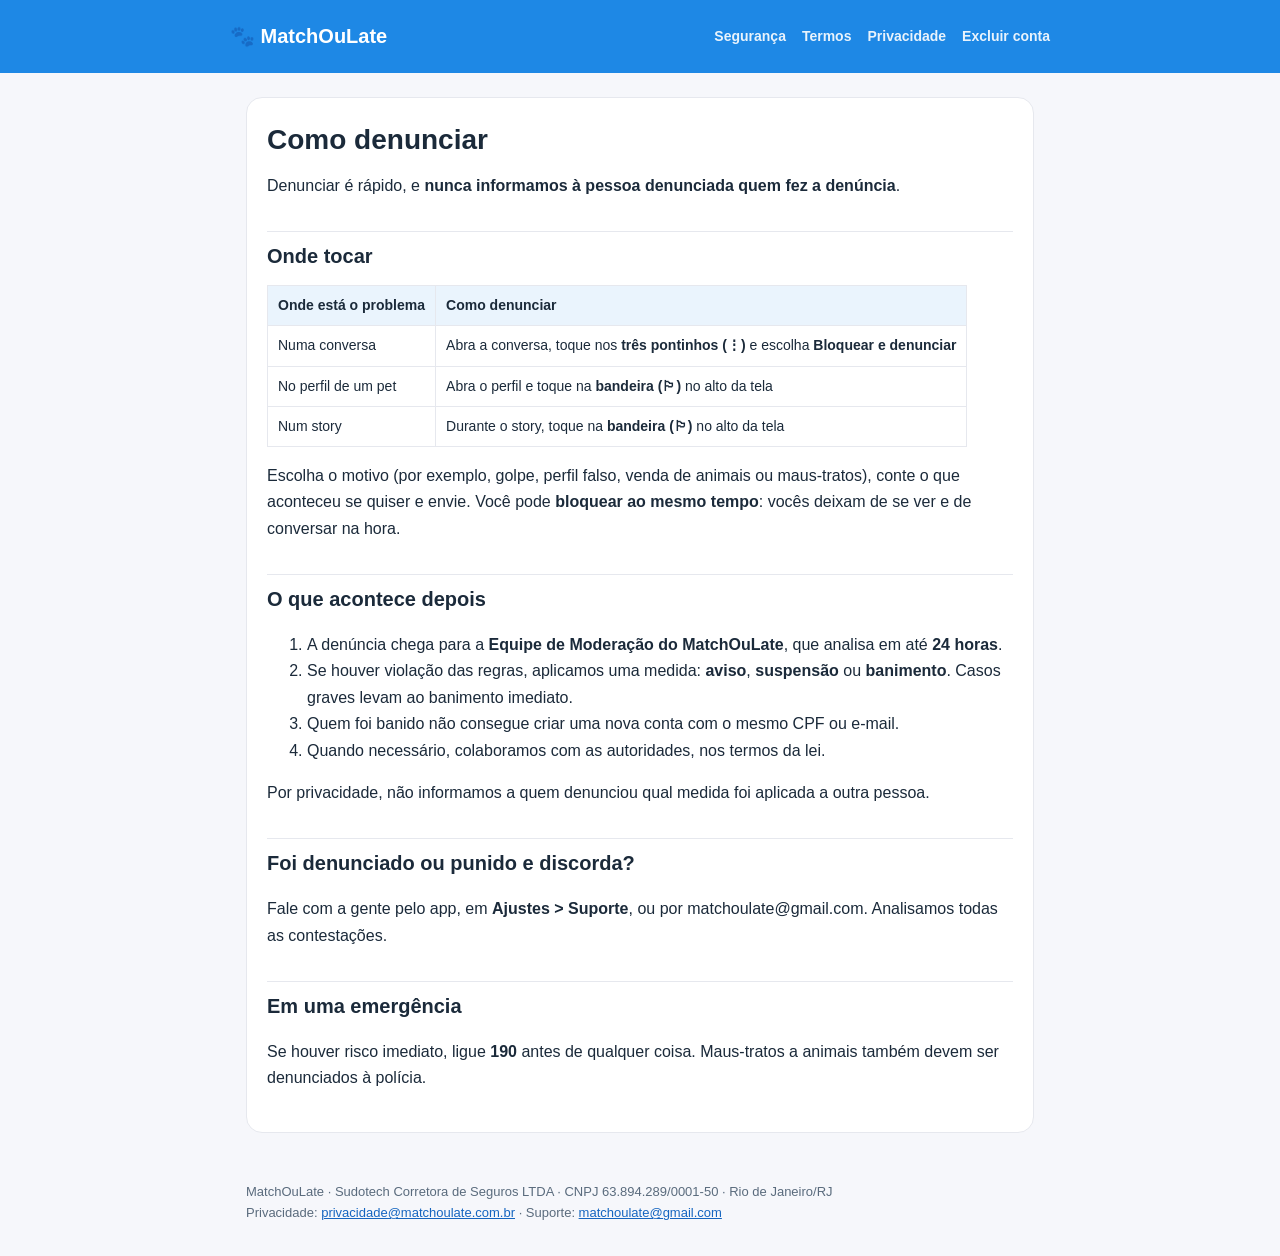
==== como-denunciar.html @ c387ecbc "Central de Segurança: regras da comunidade, dicas de segurança e como denunciar Co-Authored-By: Clau" ====
<!doctype html>
<html lang="pt-BR"><head><meta charset="utf-8"><meta name="viewport" content="width=device-width,initial-scale=1">
<title>Como denunciar · MatchOuLate</title><meta name="robots" content="index,follow"><style>
:root{--azul:#1E88E5;--azul-escuro:#1565C0;--amarelo:#FFD100;--tinta:#1B2A3A;--suave:#5A6B7D;--borda:#E6E8EE;--fundo:#F6F7FB;--cartao:#FFFFFF}
*{box-sizing:border-box}html{-webkit-text-size-adjust:100%}
body{margin:0;background:var(--fundo);color:var(--tinta);font:16px/1.65 -apple-system,BlinkMacSystemFont,"Segoe UI",Roboto,Helvetica,Arial,sans-serif}
header{background:var(--azul);color:#fff;padding:20px 16px}
header .barra{max-width:820px;margin:0 auto;display:flex;flex-wrap:wrap;align-items:center;justify-content:space-between;gap:8px 16px}
header a{color:#fff;text-decoration:none;font-weight:800;font-size:20px;white-space:nowrap}
nav{display:flex;gap:16px;flex-wrap:wrap}nav a{color:#fff;opacity:.9;font-weight:600;font-size:14px;text-decoration:none;white-space:nowrap}
.app header,.app nav,.app footer{display:none}.app main{padding-top:12px}
main{max-width:820px;margin:0 auto;padding:24px 16px 48px}
.cartao{background:var(--cartao);border:1px solid var(--borda);border-radius:16px;padding:24px 20px}
h1{font-size:28px;line-height:1.25;margin:0 0 8px}h2{font-size:20px;margin:32px 0 8px;padding-top:8px;border-top:1px solid var(--borda)}h3{font-size:17px;margin:20px 0 6px}
a{color:var(--azul-escuro)}
table{width:100%;border-collapse:collapse;margin:12px 0;font-size:14px;display:block;overflow-x:auto}
th,td{border:1px solid var(--borda);padding:8px 10px;text-align:left;vertical-align:top}th{background:#EAF4FD}
blockquote{margin:12px 0;padding:10px 14px;background:#FFF4C2;border-left:4px solid var(--amarelo);border-radius:8px}
.aviso{background:#FFF4C2;color:#8A5A00;border-radius:12px;padding:10px 14px;font-size:14px;font-weight:600;margin-bottom:16px}
.links a{display:block;padding:14px 16px;margin:10px 0;background:#fff;border:1px solid var(--borda);border-radius:12px;font-weight:700;text-decoration:none}
footer{max-width:820px;margin:0 auto;padding:0 16px 32px;color:var(--suave);font-size:13px}
</style></head>
<body><script>try{if(/[?&]app=1/.test(location.search))sessionStorage.setItem("app","1")}catch(e){}if(/[?&]app=1/.test(location.search)||(function(){try{return sessionStorage.getItem("app")==="1"}catch(e){return false}})())document.body.classList.add("app")</script><header><div class="barra"><a href="index.html">🐾 MatchOuLate</a>
<nav><a href="seguranca.html">Segurança</a><a href="termos.html">Termos</a><a href="privacidade.html">Privacidade</a><a href="excluir-conta.html">Excluir conta</a></nav></div></header>
<main><div class="cartao"><h1>Como denunciar</h1>
<p>Denunciar é rápido, e <strong>nunca informamos à pessoa denunciada quem fez a denúncia</strong>.</p>
<h2>Onde tocar</h2>
<table>
<thead>
<tr>
<th>Onde está o problema</th>
<th>Como denunciar</th>
</tr>
</thead>
<tbody>
<tr>
<td>Numa conversa</td>
<td>Abra a conversa, toque nos <strong>três pontinhos (⋮)</strong> e escolha <strong>Bloquear e denunciar</strong></td>
</tr>
<tr>
<td>No perfil de um pet</td>
<td>Abra o perfil e toque na <strong>bandeira (🏳)</strong> no alto da tela</td>
</tr>
<tr>
<td>Num story</td>
<td>Durante o story, toque na <strong>bandeira (🏳)</strong> no alto da tela</td>
</tr>
</tbody>
</table>
<p>Escolha o motivo (por exemplo, golpe, perfil falso, venda de animais ou maus-tratos), conte o que aconteceu se quiser e envie. Você pode <strong>bloquear ao mesmo tempo</strong>: vocês deixam de se ver e de conversar na hora.</p>
<h2>O que acontece depois</h2>
<ol>
<li>A denúncia chega para a <strong>Equipe de Moderação do MatchOuLate</strong>, que analisa em até <strong>24 horas</strong>.</li>
<li>Se houver violação das regras, aplicamos uma medida: <strong>aviso</strong>, <strong>suspensão</strong> ou <strong>banimento</strong>. Casos graves levam ao banimento imediato.</li>
<li>Quem foi banido não consegue criar uma nova conta com o mesmo CPF ou e-mail.</li>
<li>Quando necessário, colaboramos com as autoridades, nos termos da lei.</li>
</ol>
<p>Por privacidade, não informamos a quem denunciou qual medida foi aplicada a outra pessoa.</p>
<h2>Foi denunciado ou punido e discorda?</h2>
<p>Fale com a gente pelo app, em <strong>Ajustes &gt; Suporte</strong>, ou por matchoulate@gmail.com. Analisamos todas as contestações.</p>
<h2>Em uma emergência</h2>
<p>Se houver risco imediato, ligue <strong>190</strong> antes de qualquer coisa. Maus-tratos a animais também devem ser denunciados à polícia.</p></div></main>
<footer>MatchOuLate · Sudotech Corretora de Seguros LTDA · CNPJ 63.894.289/0001-50 · Rio de Janeiro/RJ<br>
Privacidade: <a href="mailto:privacidade@matchoulate.com.br">privacidade@matchoulate.com.br</a> · Suporte: <a href="mailto:matchoulate@gmail.com">matchoulate@gmail.com</a></footer>
</body></html>
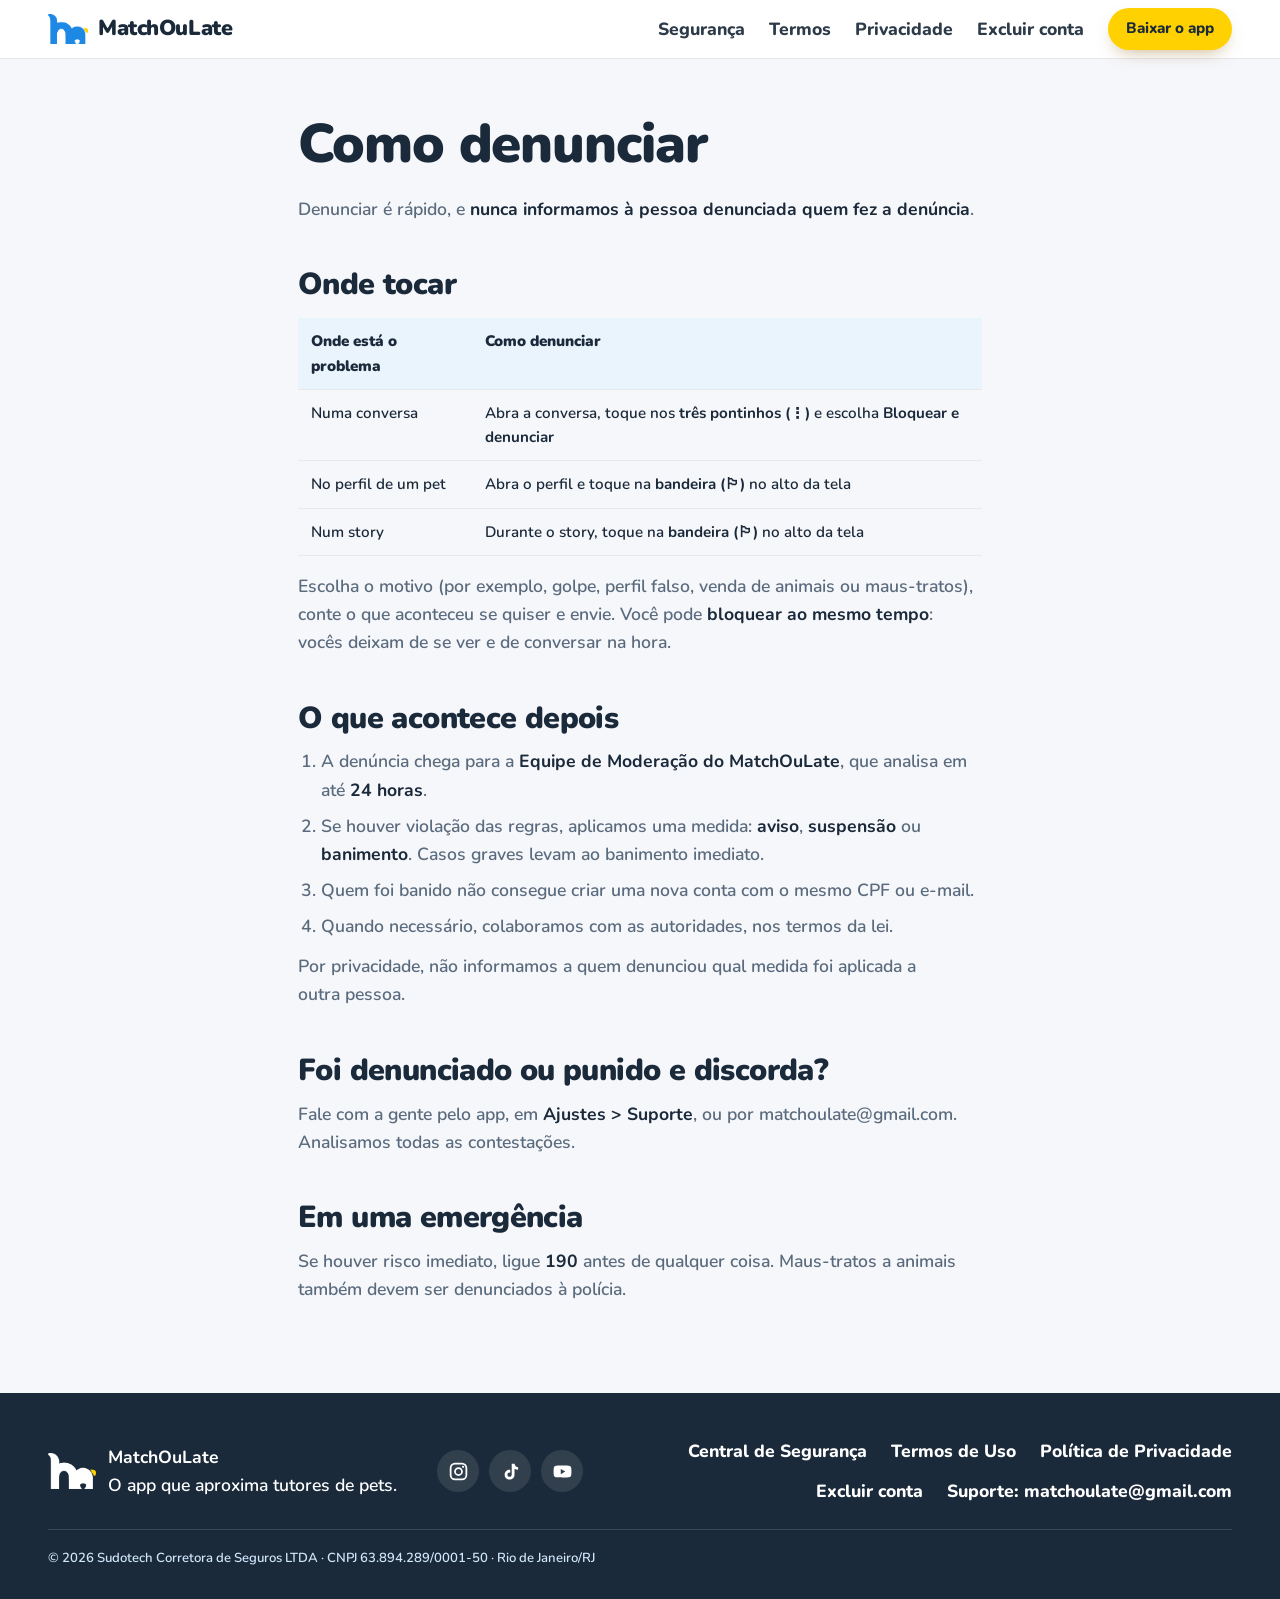
==== commit 94bcbea5: "Site de divulgação do app (página principal) + políticas no novo visual Co-Authored-By: Claude Opus " ====
--- a/como-denunciar.html
+++ b/como-denunciar.html
@@ -1,28 +1,27 @@
 <!doctype html>
-<html lang="pt-BR"><head><meta charset="utf-8"><meta name="viewport" content="width=device-width,initial-scale=1">
-<title>Como denunciar · MatchOuLate</title><meta name="robots" content="index,follow"><style>
-:root{--azul:#1E88E5;--azul-escuro:#1565C0;--amarelo:#FFD100;--tinta:#1B2A3A;--suave:#5A6B7D;--borda:#E6E8EE;--fundo:#F6F7FB;--cartao:#FFFFFF}
-*{box-sizing:border-box}html{-webkit-text-size-adjust:100%}
-body{margin:0;background:var(--fundo);color:var(--tinta);font:16px/1.65 -apple-system,BlinkMacSystemFont,"Segoe UI",Roboto,Helvetica,Arial,sans-serif}
-header{background:var(--azul);color:#fff;padding:20px 16px}
-header .barra{max-width:820px;margin:0 auto;display:flex;flex-wrap:wrap;align-items:center;justify-content:space-between;gap:8px 16px}
-header a{color:#fff;text-decoration:none;font-weight:800;font-size:20px;white-space:nowrap}
-nav{display:flex;gap:16px;flex-wrap:wrap}nav a{color:#fff;opacity:.9;font-weight:600;font-size:14px;text-decoration:none;white-space:nowrap}
-.app header,.app nav,.app footer{display:none}.app main{padding-top:12px}
-main{max-width:820px;margin:0 auto;padding:24px 16px 48px}
-.cartao{background:var(--cartao);border:1px solid var(--borda);border-radius:16px;padding:24px 20px}
-h1{font-size:28px;line-height:1.25;margin:0 0 8px}h2{font-size:20px;margin:32px 0 8px;padding-top:8px;border-top:1px solid var(--borda)}h3{font-size:17px;margin:20px 0 6px}
-a{color:var(--azul-escuro)}
-table{width:100%;border-collapse:collapse;margin:12px 0;font-size:14px;display:block;overflow-x:auto}
-th,td{border:1px solid var(--borda);padding:8px 10px;text-align:left;vertical-align:top}th{background:#EAF4FD}
-blockquote{margin:12px 0;padding:10px 14px;background:#FFF4C2;border-left:4px solid var(--amarelo);border-radius:8px}
-.aviso{background:#FFF4C2;color:#8A5A00;border-radius:12px;padding:10px 14px;font-size:14px;font-weight:600;margin-bottom:16px}
-.links a{display:block;padding:14px 16px;margin:10px 0;background:#fff;border:1px solid var(--borda);border-radius:12px;font-weight:700;text-decoration:none}
-footer{max-width:820px;margin:0 auto;padding:0 16px 32px;color:var(--suave);font-size:13px}
-</style></head>
-<body><script>try{if(/[?&]app=1/.test(location.search))sessionStorage.setItem("app","1")}catch(e){}if(/[?&]app=1/.test(location.search)||(function(){try{return sessionStorage.getItem("app")==="1"}catch(e){return false}})())document.body.classList.add("app")</script><header><div class="barra"><a href="index.html">🐾 MatchOuLate</a>
-<nav><a href="seguranca.html">Segurança</a><a href="termos.html">Termos</a><a href="privacidade.html">Privacidade</a><a href="excluir-conta.html">Excluir conta</a></nav></div></header>
-<main><div class="cartao"><h1>Como denunciar</h1>
+<html lang="pt-BR">
+<head>
+<meta charset="utf-8">
+<meta name="viewport" content="width=device-width, initial-scale=1">
+<title>Como denunciar · MatchOuLate</title>
+<meta name="theme-color" content="#1E88E5">
+<link rel="icon" href="img/favicon.png">
+<link rel="preconnect" href="https://fonts.googleapis.com">
+<link rel="preconnect" href="https://fonts.gstatic.com" crossorigin>
+<link href="https://fonts.googleapis.com/css2?family=Lilita+One&family=Nunito:ital,wght@0,500;0,600;0,700;0,800;0,900;1,800&display=swap" rel="stylesheet">
+<link rel="stylesheet" href="styles.css">
+<script>try{if(/[?&]app=1/.test(location.search))sessionStorage.setItem("app","1")}catch(e){}if(/[?&]app=1/.test(location.search)||(function(){try{return sessionStorage.getItem("app")==="1"}catch(e){return false}})())document.documentElement.classList.add("no-app")</script>
+</head>
+<body class="pagina">
+<header class="topo is-rolado">
+  <a class="marca" href="index.html" aria-label="MatchOuLate, início"><img src="img/logo.png" alt="" width="54" height="40"><span>MatchOuLate</span></a>
+  <nav class="menu" aria-label="Páginas">
+    <a href="seguranca.html">Segurança</a><a href="termos.html">Termos</a><a href="privacidade.html">Privacidade</a><a href="excluir-conta.html">Excluir conta</a>
+  </nav>
+  <a class="botao botao--amarelo botao--pequeno" href="index.html#baixar">Baixar o app</a>
+</header>
+<main class="documento">
+<h1>Como denunciar</h1>
 <p>Denunciar é rápido, e <strong>nunca informamos à pessoa denunciada quem fez a denúncia</strong>.</p>
 <h2>Onde tocar</h2>
 <table>
@@ -59,7 +58,15 @@
 <h2>Foi denunciado ou punido e discorda?</h2>
 <p>Fale com a gente pelo app, em <strong>Ajustes &gt; Suporte</strong>, ou por matchoulate@gmail.com. Analisamos todas as contestações.</p>
 <h2>Em uma emergência</h2>
-<p>Se houver risco imediato, ligue <strong>190</strong> antes de qualquer coisa. Maus-tratos a animais também devem ser denunciados à polícia.</p></div></main>
-<footer>MatchOuLate · Sudotech Corretora de Seguros LTDA · CNPJ 63.894.289/0001-50 · Rio de Janeiro/RJ<br>
-Privacidade: <a href="mailto:privacidade@matchoulate.com.br">privacidade@matchoulate.com.br</a> · Suporte: <a href="mailto:matchoulate@gmail.com">matchoulate@gmail.com</a></footer>
-</body></html>+<p>Se houver risco imediato, ligue <strong>190</strong> antes de qualquer coisa. Maus-tratos a animais também devem ser denunciados à polícia.</p>
+</main>
+<footer class="rodape">
+  <div class="rodape__marca"><img src="img/logo-branco.png" alt="" width="54" height="40"><p><strong>MatchOuLate</strong><br>O app que aproxima tutores de pets.</p></div>
+  <div class="redes"><a href="https://www.instagram.com/matchoulate/" target="_blank" rel="noopener" aria-label="Instagram do MatchOuLate"><svg viewBox="0 0 24 24"><rect x="3" y="3" width="18" height="18" rx="5" fill="none" stroke="currentColor" stroke-width="2"/><circle cx="12" cy="12" r="4" fill="none" stroke="currentColor" stroke-width="2"/><circle cx="17.3" cy="6.7" r="1.3"/></svg></a><a href="https://www.tiktok.com/@matchoulateoficial" target="_blank" rel="noopener" aria-label="TikTok do MatchOuLate"><svg viewBox="0 0 24 24"><path d="M16.6 3c.4 2.2 1.9 3.8 4.1 4v3.1c-1.5 0-2.9-.4-4.1-1.2v6.4c0 3.6-2.6 5.9-5.7 5.9-3.2 0-5.6-2.5-5.6-5.6 0-3.4 2.9-5.9 6.4-5.5v3.2c-1.6-.4-3.2.7-3.2 2.4 0 1.3 1 2.4 2.4 2.4 1.5 0 2.5-1 2.5-2.9V3h3.2z"/></svg></a><a href="https://www.youtube.com/@MatchouLate" target="_blank" rel="noopener" aria-label="YouTube do MatchOuLate"><svg viewBox="0 0 24 24"><path d="M22 8.2c-.2-1.6-1-2.7-2.6-2.9C17 5 12 5 12 5s-5 0-7.4.3C3 5.5 2.2 6.6 2 8.2 1.8 9.6 1.8 12 1.8 12s0 2.4.2 3.8c.2 1.6 1 2.7 2.6 2.9C7 19 12 19 12 19s5 0 7.4-.3c1.6-.2 2.4-1.3 2.6-2.9.2-1.4.2-3.8.2-3.8s0-2.4-.2-3.8zM10 15V9l5.2 3L10 15z"/></svg></a></div>
+  <nav class="rodape__links" aria-label="Links legais e de ajuda">
+    <a href="seguranca.html">Central de Segurança</a><a href="termos.html">Termos de Uso</a><a href="privacidade.html">Política de Privacidade</a><a href="excluir-conta.html">Excluir conta</a><a href="mailto:matchoulate@gmail.com">Suporte: matchoulate@gmail.com</a>
+  </nav>
+  <p class="rodape__legal">© 2026 Sudotech Corretora de Seguros LTDA · CNPJ 63.894.289/0001-50 · Rio de Janeiro/RJ</p>
+</footer>
+</body>
+</html>
--- a/styles.css
+++ b/styles.css
@@ -0,0 +1,379 @@
+/* MatchOuLate · site de download
+   O site é uma extensão do app: as cores, a fonte (Nunito), as sombras suaves azuladas, os cantos
+   arredondados e as patinhas discretas do design system. Só a seção dos petiscos usa o estilo
+   "figurinha" (contorno e sombra carimbada), porque é a parte de jogo do app. */
+
+:root {
+  /* tokens do design system do app */
+  --primaria: #1E88E5;
+  --acao: #1976D2;
+  --acao-pressionado: #1565C0;
+  --azul-50: #EAF4FD;
+  --azul-100: #CFE6FB;
+  --azul-300: #7DBBF2;
+  --azul-900: #0D3C6E;
+  --secundaria: #FFD100;
+  --amarelo-100: #FFF4C2;
+  --amarelo-texto: #8A5A00;
+  --ouro: #F5B70A;
+  --ouro-claro: #FFE08A;
+  --ouro-100: #FFF6D6;
+  --ouro-borda: #E9B949;
+  --verde: #B8EB59;
+  --verde-100: #EEF9D9;
+  --rosa: #FF8FB1;
+  --rosa-100: #FFE8EF;
+  --pessego: #FFB38A;
+  --pessego-100: #FFE8DA;
+  --fundo: #F6F7FB;
+  --superficie: #FFFFFF;
+  --tinta: #1B2A3A;
+  --tinta-suave: #5A6B7D;
+  --borda: #E6E8EE;
+
+  --sombra-cartao: 0 6px 20px -8px rgba(13, 60, 110, .22);
+  --sombra-flutuante: 0 22px 44px -18px rgba(13, 60, 110, .38);
+  --sombra-botao: 0 8px 18px -6px rgba(25, 118, 210, .5);
+  --raio-cartao: 20px;
+  --raio-g: 28px;
+
+  --fonte: "Nunito", system-ui, sans-serif;
+  --fonte-figurinha: "Lilita One", "Nunito", system-ui, sans-serif;
+  --suave: cubic-bezier(.16, 1, .3, 1);
+  --gutter: clamp(18px, 4vw, 48px);
+  --secao: clamp(56px, 7vw, 96px);
+}
+
+*, *::before, *::after { box-sizing: border-box; }
+html { scroll-behavior: smooth; -webkit-text-size-adjust: 100%; overflow-x: clip; }
+body { margin: 0; background: var(--fundo); color: var(--tinta); font: 600 clamp(1rem, .96rem + .2vw, 1.1rem)/1.6 var(--fonte); -webkit-font-smoothing: antialiased; overflow-x: clip; }
+img { max-width: 100%; display: block; }
+a { color: inherit; }
+h1, h2, h3 { font-family: var(--fonte); font-weight: 900; margin: 0; letter-spacing: -.02em; text-wrap: balance; }
+p { margin: 0; text-wrap: pretty; }
+.miolo { width: min(1180px, 100%); margin: 0 auto; padding: 0 var(--gutter); }
+
+.pular { position: absolute; left: -999px; top: 8px; background: var(--secundaria); color: var(--tinta); padding: 10px 16px; border-radius: 999px; z-index: 100; font-weight: 800; }
+.pular:focus { left: 12px; }
+:focus-visible { outline: 3px solid var(--acao-pressionado); outline-offset: 3px; border-radius: 6px; }
+
+.sobrescrito { font: 800 .78rem/1 var(--fonte); letter-spacing: .12em; text-transform: uppercase; color: var(--acao); margin-bottom: 12px; }
+.titulo-secao { font-size: clamp(2rem, 1.3rem + 2.6vw, 3.3rem); line-height: 1.05; }
+
+/* ---------- peças do app ---------- */
+.selo { display: inline-block; font: 800 .9rem/1 var(--fonte); padding: 9px 14px; border-radius: 999px; background: rgba(13, 60, 110, .28); color: var(--superficie); }
+.foto { background: var(--superficie); padding: 6px; box-shadow: var(--sombra-flutuante); overflow: hidden; }
+.foto img { width: 100%; height: 100%; object-fit: cover; border-radius: inherit; }
+.foto--circulo, .foto--circulo img { border-radius: 50%; }
+.pilula { display: inline-block; font: 800 .82rem/1 var(--fonte); padding: 7px 11px; border-radius: 999px; }
+.pilula--verde { background: var(--verde); color: var(--tinta); }
+.balao-chat { display: inline-block; background: var(--superficie); box-shadow: var(--sombra-cartao); padding: 10px 14px; border-radius: 18px 18px 18px 6px; font-weight: 700; font-size: .95rem; line-height: 1.3; max-width: 240px; color: var(--tinta); }
+.balao-chat--eu { background: var(--acao); color: var(--superficie); border-radius: 18px 18px 6px 18px; align-self: flex-end; }
+.redondo { width: 44px; height: 44px; border-radius: 50%; display: grid; place-items: center; font-weight: 900; box-shadow: var(--sombra-cartao); }
+.redondo svg { width: 22px; height: 22px; }
+.redondo--nao { background: var(--superficie); color: #C52506; }
+.redondo--sim { background: var(--acao); box-shadow: var(--sombra-botao); }
+.redondo--sim svg { fill: var(--superficie); }
+.chips { display: flex; flex-wrap: wrap; gap: 8px; margin-top: 22px; }
+.chip { background: var(--superficie); box-shadow: var(--sombra-cartao); border-radius: 999px; padding: 9px 16px; font-weight: 800; font-size: .95rem; }
+
+.flutua { animation: flutua 6s ease-in-out infinite; }
+.flutua--2 { animation-duration: 7s; animation-delay: -2s; }
+.flutua--3 { animation-duration: 5.4s; animation-delay: -1s; }
+@keyframes flutua { 0%, 100% { translate: 0 0; } 50% { translate: 0 -8px; } }
+@keyframes bate { 0%, 100% { transform: scale(1); } 15% { transform: scale(1.15); } 30% { transform: scale(1); } 45% { transform: scale(1.1); } }
+
+/* ---------- botões e lojas ---------- */
+.botao { display: inline-flex; align-items: center; justify-content: center; height: 50px; padding: 0 24px; border-radius: 999px; font: 800 1rem/1 var(--fonte); text-decoration: none; transition: transform .15s var(--suave), box-shadow .2s; }
+.botao:hover { transform: translateY(-2px); }
+.botao:active { transform: scale(.97); }
+.botao--amarelo { background: var(--secundaria); color: var(--tinta); box-shadow: 0 8px 18px -8px rgba(138, 90, 0, .5); }
+.botao--ouro { background: linear-gradient(135deg, var(--ouro-claro), var(--ouro)); color: var(--tinta); box-shadow: 0 10px 26px -8px rgba(245, 183, 10, .6); }
+.botao--pequeno { height: 42px; padding: 0 18px; font-size: .95rem; }
+
+.lojas { display: flex; flex-wrap: wrap; align-items: center; gap: 10px 4px; margin-top: 26px; }
+.loja { display: inline-block; transition: transform .2s var(--suave); }
+.loja:hover { transform: translateY(-3px); }
+.loja img { height: 50px; width: auto; }
+.loja--google img { height: 74px; margin: -12px -4px; }
+.lojas__nota { margin-top: 10px; font-weight: 700; font-size: .9rem; color: var(--azul-100); }
+.lojas__nota--escura { color: var(--amarelo-texto); }
+
+/* ---------- topo ---------- */
+.topo { position: fixed; inset: 0 0 auto; z-index: 50; display: flex; align-items: center; gap: 24px; padding: 14px var(--gutter); color: var(--superficie); transition: background .25s, color .25s, padding .25s, box-shadow .25s; }
+.topo.is-rolado { background: rgba(255, 255, 255, .92); backdrop-filter: blur(14px); -webkit-backdrop-filter: blur(14px); color: var(--tinta); padding-block: 8px; box-shadow: 0 1px 0 var(--borda); }
+.marca { display: flex; align-items: center; gap: 10px; text-decoration: none; font: 900 1.35rem/1 var(--fonte); letter-spacing: -.02em; }
+.marca img { height: 30px; width: auto; }
+.marca__escuro, .topo.is-rolado .marca__claro { display: none; }
+.topo.is-rolado .marca__escuro { display: block; }
+.menu { display: flex; gap: 24px; margin-left: auto; }
+.menu a { text-decoration: none; font-weight: 800; opacity: .92; }
+.menu a:hover { opacity: 1; text-decoration: underline; text-decoration-thickness: 2px; text-underline-offset: 6px; }
+
+/* ---------- herói ---------- */
+.heroi { position: relative; background: var(--primaria); color: var(--superficie); padding: 104px 0 90px; overflow: hidden; }
+.patas-fundo { position: absolute; inset: 0; width: 100%; height: 100%; fill: var(--superficie); opacity: .1; pointer-events: none; }
+.heroi__grade { position: relative; display: grid; grid-template-columns: minmax(0, 1.05fr) minmax(0, .95fr); gap: 24px; align-items: center; }
+.heroi h1 { font-size: clamp(2.8rem, 1.5rem + 4.8vw, 5.4rem); line-height: 1; margin: 20px 0 0; }
+.heroi .destaque { color: var(--secundaria); }
+.heroi__sub { margin-top: 18px; max-width: 36ch; font-size: clamp(1.05rem, 1rem + .4vw, 1.25rem); font-weight: 600; color: var(--azul-50); }
+
+.colagem { position: relative; height: clamp(400px, 40vw, 520px); }
+.foto--grande { position: absolute; top: 2%; right: 4%; width: 64%; aspect-ratio: 4 / 5; border-radius: var(--raio-g); }
+.foto--grande img { border-radius: 22px; }
+.colagem .foto--circulo { position: absolute; left: 4%; bottom: 4%; width: 36%; aspect-ratio: 1; }
+.cartao-match { position: absolute; left: 2%; top: 8%; background: var(--superficie); color: var(--tinta); border-radius: var(--raio-cartao); box-shadow: var(--sombra-flutuante); padding: 14px 16px; display: flex; align-items: center; gap: 12px; }
+.cartao-match strong { display: block; font: 900 1.25rem/1.1 var(--fonte); margin-bottom: 6px; }
+.cartao-match__coracao { width: 44px; height: 44px; border-radius: 50%; background: var(--rosa-100); display: grid; place-items: center; flex: none; animation: bate 1.6s ease-in-out infinite; }
+.cartao-match__coracao svg { width: 22px; height: 22px; fill: #E8457A; }
+.balao-chat--heroi { position: absolute; right: 0; bottom: 12%; }
+
+/* ---------- faixa de recursos (divide o topo do resto) ---------- */
+.faixa { position: relative; z-index: 3; margin: -34px -24px 0; background: var(--secundaria); color: var(--tinta); transform: rotate(-1.6deg); overflow: hidden; box-shadow: 0 14px 30px -14px rgba(13, 60, 110, .45); }
+.faixa__trilho { display: flex; width: max-content; align-items: center; gap: 22px; padding: 15px 0; font: 900 clamp(1.05rem, .9rem + .7vw, 1.45rem)/1 var(--fonte); letter-spacing: -.01em; animation: corre-faixa 38s linear infinite; }
+.faixa__trilho i { font-style: normal; font-size: .85em; opacity: .85; }
+.faixa:hover .faixa__trilho { animation-play-state: paused; }
+@keyframes corre-faixa { to { transform: translateX(-50%); } }
+
+/* ---------- como funciona ---------- */
+.como { padding: var(--secao) 0; }
+.como .titulo-secao { max-width: 18ch; }
+.passos { list-style: none; margin: clamp(28px, 4vw, 44px) 0 0; padding: 0; display: grid; grid-template-columns: repeat(3, minmax(0, 1fr)); gap: clamp(20px, 3vw, 36px); }
+.passo { position: relative; }
+.passo__cena { height: 210px; border-radius: var(--raio-g); display: grid; place-items: center; padding: 18px; margin-bottom: 20px; overflow: hidden; }
+.passo__cena--azul { background: var(--azul-50); }
+.passo__cena--amarelo { background: var(--amarelo-100); }
+.passo__cena--verde { background: var(--verde-100); }
+.passo__num { position: absolute; top: 186px; left: 18px; width: 44px; height: 44px; border-radius: 50%; background: var(--acao); color: var(--superficie); box-shadow: var(--sombra-botao); display: grid; place-items: center; font: 900 1.2rem/1 var(--fonte); }
+.passo h3 { font-size: clamp(1.25rem, 1.1rem + .5vw, 1.5rem); margin: 6px 0 6px; }
+.passo p { color: var(--tinta-suave); }
+.pergunta { width: 100%; max-width: 250px; display: flex; flex-direction: column; gap: 8px; }
+.pergunta p { font-weight: 900; font-size: 1.1rem; margin-bottom: 2px; }
+.opcao { background: var(--superficie); border-radius: 14px; padding: 8px 12px; font-weight: 800; font-size: .95rem; box-shadow: var(--sombra-cartao); }
+.opcao--ativa { background: var(--acao); color: var(--superficie); box-shadow: var(--sombra-botao); }
+.mini-perfil { width: 100%; max-width: 250px; background: var(--superficie); border-radius: var(--raio-cartao); box-shadow: var(--sombra-flutuante); padding: 12px; display: grid; grid-template-columns: 60px 1fr; gap: 8px 12px; align-items: center; }
+.mini-perfil__foto { width: 60px; height: 60px; border-radius: 16px; overflow: hidden; }
+.mini-perfil__foto img { width: 100%; height: 100%; object-fit: cover; }
+.mini-perfil__info strong { display: block; font-weight: 900; font-size: 1.1rem; }
+.mini-perfil__info span { font-size: .85rem; color: var(--tinta-suave); font-weight: 700; }
+.mini-perfil__acoes { grid-column: 1 / -1; display: flex; justify-content: center; gap: 16px; }
+.conversa { width: 100%; max-width: 260px; display: flex; flex-direction: column; gap: 8px; align-items: flex-start; }
+.conversa .balao-chat { font-size: .88rem; padding: 8px 12px; }
+
+/* ---------- por dentro do app (prints reais em celulares) ---------- */
+.vitrine { position: relative; overflow: hidden; padding: var(--secao) 0 calc(var(--secao) + 10px); background: linear-gradient(180deg, var(--fundo) 0%, var(--azul-50) 100%); }
+.vitrine__cabeca { text-align: center; margin-bottom: clamp(36px, 5vw, 60px); }
+.vitrine__cabeca .titulo-secao { max-width: 16ch; margin: 0 auto; }
+.vitrine__aparelhos { position: relative; display: flex; justify-content: center; align-items: flex-start; gap: clamp(20px, 4vw, 56px); }
+.vitrine__aparelhos::before { content: ""; position: absolute; left: 50%; top: 45%; width: min(900px, 130%); aspect-ratio: 1.7; translate: -50% -50%; border-radius: 50%; background: radial-gradient(closest-side, var(--azul-100), transparent); z-index: 0; }
+.aparelho-bloco { position: relative; z-index: 1; margin: 60px 0 0; width: clamp(150px, 24vw, 290px); display: flex; flex-direction: column; align-items: center; gap: 18px; }
+.aparelho-bloco--meio { margin-top: 0; z-index: 2; }
+.aparelho-bloco figcaption { text-align: center; color: var(--tinta-suave); font-weight: 700; font-size: clamp(.82rem, .75rem + .3vw, 1rem); }
+.aparelho-bloco figcaption strong { display: block; color: var(--tinta); font-weight: 900; font-size: 1.2em; }
+.aparelho { position: relative; width: 100%; aspect-ratio: 739 / 1600; box-sizing: content-box; padding: 3.4%; margin: -3.4%; border-radius: 15% / 7%; background: linear-gradient(145deg, #2B3A4C, #121B26); box-shadow: inset 0 0 0 2px #46586C, 0 40px 70px -30px rgba(13, 60, 110, .55), 0 14px 26px -14px rgba(13, 60, 110, .35); transition: transform .5s var(--suave); }
+.aparelho::before, .aparelho::after { content: ""; position: absolute; width: 3px; border-radius: 3px; background: #2B3A4C; }
+.aparelho::before { left: -3px; top: 20%; height: 8%; box-shadow: 0 160% 0 #2B3A4C; }
+.aparelho::after { right: -3px; top: 26%; height: 12%; }
+.aparelho-bloco:hover .aparelho { transform: translateY(-8px); }
+.aparelho__ilha { position: absolute; z-index: 3; top: 4.6%; left: 50%; translate: -50% 0; width: 29%; height: 3.1%; border-radius: 999px; background: #0B1118; }
+.aparelho__tela { height: 100%; border-radius: 12% / 5.5%; overflow: hidden; background: var(--fundo); }
+.aparelho__tela img { display: block; width: 100%; height: 100%; object-fit: cover; }
+
+/* ---------- amizade & amor ---------- */
+.amor { background: var(--rosa-100); padding: var(--secao) 0; position: relative; overflow: hidden; }
+.amor__grade { position: relative; display: grid; grid-template-columns: minmax(0, 1fr) minmax(0, 1fr); gap: clamp(30px, 5vw, 70px); align-items: center; }
+.amor__foto { position: relative; }
+.coracao-foto { width: 100%; max-width: 460px; height: auto; display: block; margin: 0 auto; overflow: visible; filter: drop-shadow(0 22px 30px rgba(194, 24, 91, .22)); }
+.coracao-foto__borda { fill: none; stroke: var(--superficie); stroke-width: 10; }
+.coracoes { position: absolute; inset: 0; pointer-events: none; }
+.coracoes i { position: absolute; bottom: 22%; font-style: normal; color: #E8457A; font-size: 24px; opacity: 0; animation: sobe 4.5s ease-in infinite; }
+.coracoes i:nth-child(1) { left: 14%; }
+.coracoes i:nth-child(2) { left: 32%; animation-delay: 1.1s; font-size: 18px; }
+.coracoes i:nth-child(3) { left: 70%; animation-delay: 2.2s; }
+.coracoes i:nth-child(4) { left: 84%; animation-delay: 3.3s; font-size: 16px; }
+@keyframes sobe { 0% { opacity: 0; transform: translateY(0) scale(.6); } 20% { opacity: .9; } 100% { opacity: 0; transform: translateY(-200px) scale(1.1); } }
+.amor__texto > p:not(.sobrescrito) { margin-top: 16px; max-width: 44ch; color: var(--tinta-suave); }
+.amor .sobrescrito { color: #C2185B; }
+.destaque-rosa { color: #D63370; }
+
+/* ---------- dia a dia ---------- */
+.dia { padding: var(--secao) 0; display: flex; flex-direction: column; gap: clamp(56px, 7vw, 90px); }
+.dia__grade { display: grid; grid-template-columns: minmax(0, 1fr) minmax(0, 1fr); gap: clamp(30px, 5vw, 70px); align-items: center; }
+.dia__grade--inverso .dia__texto { order: 2; }
+.dia__texto > p:not(.sobrescrito) { margin-top: 16px; max-width: 46ch; color: var(--tinta-suave); }
+.dia__texto strong { color: var(--tinta); }
+.dia__cena { position: relative; min-height: 340px; }
+.stories { display: flex; gap: clamp(10px, 2vw, 18px); justify-content: center; }
+.story { display: flex; flex-direction: column; align-items: center; gap: 6px; font-weight: 800; font-size: .9rem; }
+.story__anel { width: clamp(64px, 7vw, 80px); aspect-ratio: 1; border-radius: 50%; padding: 3px; background: linear-gradient(45deg, var(--secundaria), var(--primaria)); }
+.story__anel--ouro { background: linear-gradient(45deg, var(--ouro-claro), var(--ouro)); }
+.story__anel--visto { background: var(--azul-100); }
+.story__anel img { width: 100%; height: 100%; object-fit: cover; border-radius: 50%; border: 3px solid var(--fundo); }
+.lifeday { position: relative; height: 250px; margin-top: 24px; }
+.lifeday__foto { position: absolute; margin: 0; width: clamp(170px, 20vw, 230px); border-radius: var(--raio-cartao); overflow: hidden; box-shadow: var(--sombra-flutuante); background: var(--superficie); }
+.lifeday__foto img { width: 100%; aspect-ratio: 4 / 4.4; object-fit: cover; }
+.lifeday__foto figcaption { position: absolute; left: 10px; right: 10px; bottom: 10px; color: var(--superficie); font-weight: 800; font-size: .85rem; text-shadow: 0 1px 4px rgba(0, 0, 0, .6); }
+.lifeday__foto--1 { left: 10%; top: 0; transform: rotate(-4deg); z-index: 2; }
+.lifeday__foto--2 { right: 10%; top: 20px; transform: rotate(4deg); }
+
+/* ---------- petiscos: estilo figurinha (a parte de jogo do app) ---------- */
+.figurinha { --contorno: 3px solid var(--tinta); --carimbo: 6px 6px 0 var(--tinta); }
+.figurinha .titulo-secao { font-family: var(--fonte-figurinha); font-weight: 400; letter-spacing: 0; }
+.marca-texto { background: linear-gradient(transparent 58%, var(--secundaria) 58%, var(--secundaria) 92%, transparent 92%); padding: 0 .06em; }
+.dia__cena--podio { display: flex; align-items: flex-end; justify-content: center; }
+.podio { display: flex; align-items: flex-end; gap: 10px; }
+.podio__lugar { display: flex; flex-direction: column; align-items: center; position: relative; }
+.foto-adesivo { border: var(--contorno); box-shadow: var(--carimbo); background: var(--superficie); overflow: hidden; }
+.foto-adesivo img { width: 100%; height: 100%; object-fit: cover; }
+.foto-adesivo--podio { width: clamp(84px, 9vw, 112px); aspect-ratio: 1; border-radius: 50%; padding: 5px; margin-bottom: -10px; position: relative; z-index: 1; }
+.foto-adesivo--podio img { border-radius: 50%; }
+.podio__bloco { width: clamp(96px, 10vw, 126px); display: grid; place-items: center; font: 400 2.2rem/1 var(--fonte-figurinha); border: var(--contorno); border-radius: 14px 14px 0 0; box-shadow: var(--carimbo); padding-top: 18px; }
+.podio__lugar--1 .podio__bloco { height: 150px; background: var(--secundaria); }
+.podio__lugar--2 .podio__bloco { height: 110px; background: var(--azul-100); }
+.podio__lugar--3 .podio__bloco { height: 80px; background: var(--pessego); }
+.coroa { position: absolute; top: -40px; font-size: 40px; transform: rotate(-12deg); z-index: 2; animation: flutua 3s ease-in-out infinite; }
+.moeda { position: absolute; background: var(--secundaria); border: var(--contorno); border-radius: 999px; padding: 8px 12px; font-weight: 900; box-shadow: 3px 3px 0 var(--tinta); animation: flutua 4s ease-in-out infinite; }
+.m1 { left: 4%; top: 6%; transform: rotate(-8deg); }
+.m2 { right: 6%; top: 0; transform: rotate(6deg); animation-delay: -1.3s; }
+.m3 { left: 18%; top: 34%; transform: rotate(4deg); animation-delay: -2.6s; }
+
+/* ---------- coleira de ouro ---------- */
+.coleira { position: relative; overflow: hidden; background: radial-gradient(120% 120% at 85% 10%, #1B5AA0 0%, var(--azul-900) 55%, #082A4E 100%); color: var(--superficie); padding: var(--secao) 0; }
+.coleira__brilho { position: absolute; width: 10px; height: 10px; border-radius: 50%; background: var(--ouro-claro); box-shadow: 0 0 18px 6px rgba(255, 224, 138, .55); animation: cintila 3s ease-in-out infinite; }
+.coleira__brilho.b1 { left: 8%; top: 18%; }
+.coleira__brilho.b2 { right: 12%; top: 12%; animation-delay: -1s; width: 7px; height: 7px; }
+.coleira__brilho.b3 { left: 46%; bottom: 14%; animation-delay: -2s; width: 6px; height: 6px; }
+@keyframes cintila { 0%, 100% { opacity: .25; transform: scale(.7); } 50% { opacity: 1; transform: scale(1.2); } }
+.coleira__grade { position: relative; display: grid; grid-template-columns: minmax(0, 1.1fr) minmax(0, .9fr); gap: clamp(30px, 5vw, 70px); align-items: center; }
+.sobrescrito--ouro { color: var(--ouro-claro); }
+.coleira__titulo { font-size: clamp(2.6rem, 1.6rem + 3.6vw, 4.4rem); line-height: 1; }
+.coleira__titulo span { background: linear-gradient(100deg, var(--ouro) 0%, var(--ouro-claro) 25%, #FFF6D6 40%, var(--ouro) 60%, var(--ouro-claro) 100%); background-size: 220% 100%; -webkit-background-clip: text; background-clip: text; color: transparent; animation: reluz 5s linear infinite; }
+@keyframes reluz { to { background-position: -220% 0; } }
+.coleira__sub { margin-top: 16px; max-width: 40ch; color: var(--azul-100); font-size: 1.1rem; }
+.poderes { list-style: none; margin: 24px 0 30px; padding: 0; display: grid; gap: 12px; }
+.poderes li { display: flex; align-items: center; gap: 12px; font-weight: 800; }
+.poderes span { width: 38px; height: 38px; flex: none; display: grid; place-items: center; border-radius: 12px; background: rgba(255, 224, 138, .14); box-shadow: inset 0 0 0 1px rgba(255, 224, 138, .35); }
+.coleira__cartao { position: relative; display: flex; flex-direction: column; align-items: center; gap: 18px; }
+.cartao-ouro { width: min(340px, 100%); border-radius: var(--raio-g); padding: 20px; background: linear-gradient(140deg, var(--ouro-claro), var(--ouro-100) 55%, var(--superficie)); border: 2px solid var(--ouro-borda); color: var(--tinta); box-shadow: 0 30px 60px -24px rgba(245, 183, 10, .55); display: grid; grid-template-columns: 84px 1fr; gap: 14px; align-items: center; transform: rotate(-3deg); animation: flutua 6s ease-in-out infinite; }
+.cartao-ouro__foto { position: relative; width: 84px; height: 84px; }
+.cartao-ouro__foto img { width: 100%; height: 100%; object-fit: cover; border-radius: 50%; border: 3px solid var(--ouro); }
+.cartao-ouro__coroa { position: absolute; top: -12px; right: -12px; width: 34px; height: 34px; display: grid; place-items: center; border-radius: 50%; background: var(--ouro-claro); border: 2px solid var(--superficie); font-size: 17px; transform: rotate(15deg); }
+.cartao-ouro__info strong { display: block; font-weight: 900; font-size: 1.4rem; line-height: 1.1; }
+.cartao-ouro__info small { display: block; margin-top: 6px; font-weight: 700; color: var(--tinta-suave); }
+.selo-ouro { display: inline-block; margin-top: 6px; background: var(--ouro-claro); border: 1px solid var(--ouro-borda); border-radius: 999px; padding: 3px 9px; font-weight: 800; font-size: .78rem; }
+.cartao-ouro__botao { grid-column: 1 / -1; text-align: center; background: var(--ouro); border-radius: 999px; padding: 12px; font-weight: 900; }
+.cartao-curtidas { width: min(320px, 92%); display: flex; align-items: center; gap: 12px; background: var(--superficie); color: var(--tinta); border-radius: var(--raio-cartao); padding: 12px 14px; box-shadow: var(--sombra-flutuante); transform: rotate(2deg) translateX(30px); animation: flutua 6s -3s ease-in-out infinite; }
+.cartao-curtidas__fotos { display: flex; flex: none; }
+.cartao-curtidas__fotos img { width: 36px; height: 36px; border-radius: 50%; object-fit: cover; border: 2px solid var(--superficie); margin-left: -10px; filter: blur(2.5px); }
+.cartao-curtidas__fotos img:first-child { margin-left: 0; }
+.cartao-curtidas strong { display: block; font-weight: 900; font-size: 1rem; color: var(--tinta); }
+.cartao-curtidas span > span, .cartao-curtidas > span:last-child { font-size: .85rem; font-weight: 700; color: var(--tinta-suave); }
+
+/* ---------- comunidade ---------- */
+.comunidade { background: var(--azul-50); padding: 26px 0; }
+.comunidade__grade { display: flex; flex-wrap: wrap; align-items: center; justify-content: space-between; gap: 12px 30px; }
+.comunidade p { max-width: 70ch; color: var(--tinta-suave); }
+.comunidade strong { color: var(--tinta); }
+.link-seta { font-weight: 900; color: var(--acao-pressionado); text-decoration: none; white-space: nowrap; }
+.link-seta::after { content: " →"; display: inline-block; transition: transform .2s var(--suave); }
+.link-seta:hover::after { transform: translateX(5px); }
+
+/* ---------- dúvidas ---------- */
+.duvidas { padding: var(--secao) 0; }
+.duvidas__grade { display: grid; grid-template-columns: minmax(0, .7fr) minmax(0, 1.3fr); gap: clamp(26px, 5vw, 70px); align-items: start; }
+.duvidas__lista { display: flex; flex-direction: column; gap: 10px; }
+.duvidas details { background: var(--superficie); border-radius: 18px; box-shadow: var(--sombra-cartao); }
+.duvidas summary { cursor: pointer; list-style: none; display: flex; justify-content: space-between; gap: 16px; align-items: center; padding: 16px 18px; font-weight: 800; font-size: 1.05rem; }
+.duvidas summary::-webkit-details-marker { display: none; }
+.duvidas summary::after { content: "+"; flex: none; width: 30px; height: 30px; border-radius: 50%; display: grid; place-items: center; background: var(--azul-50); color: var(--acao); font-weight: 900; transition: transform .25s var(--suave), background .2s; }
+.duvidas details[open] summary::after { transform: rotate(45deg); background: var(--secundaria); color: var(--tinta); }
+.duvidas details p { padding: 0 18px 16px; color: var(--tinta-suave); }
+
+/* ---------- baixar ---------- */
+.baixar { background: var(--secundaria); padding: var(--secao) 0; overflow: hidden; }
+.baixar__grade { display: grid; grid-template-columns: minmax(0, 1.2fr) minmax(0, .8fr); gap: 30px; align-items: center; }
+.baixar .titulo-secao { font-size: clamp(2.4rem, 1.4rem + 3.6vw, 4.2rem); max-width: 12ch; }
+.baixar__texto > p { margin-top: 12px; font-weight: 700; font-size: 1.15rem; }
+.baixar__pets { position: relative; height: 290px; }
+.baixar__pets .b1 { position: absolute; width: 140px; aspect-ratio: 1; left: 6%; top: 14px; }
+.baixar__pets .b2 { position: absolute; width: 112px; aspect-ratio: 1; right: 8%; top: 0; }
+.baixar__mascote { position: absolute; width: 220px; left: 50%; bottom: -34px; translate: -50% 0; transition: transform .4s var(--suave); }
+.baixar:hover .baixar__mascote { transform: translateY(-10px); }
+
+/* ---------- rodapé ---------- */
+.rodape { background: var(--tinta); color: var(--azul-100); padding: 44px var(--gutter) 30px; display: grid; grid-template-columns: auto auto 1fr; gap: 24px 40px; align-items: center; }
+.rodape__marca { display: flex; gap: 12px; align-items: center; color: var(--superficie); }
+.rodape__marca img { width: 48px; height: auto; }
+.rodape__links { display: flex; flex-wrap: wrap; gap: 12px 24px; justify-content: flex-end; align-items: center; }
+.rodape__links a { text-decoration: none; font-weight: 800; color: var(--superficie); }
+.rodape__links a:hover { text-decoration: underline; text-underline-offset: 5px; }
+.redes { display: flex; gap: 10px; align-items: center; }
+.redes a { width: 42px; height: 42px; border-radius: 50%; display: grid; place-items: center; background: rgba(255, 255, 255, .1); color: var(--superficie); transition: background .2s, transform .2s; }
+.redes a:hover { background: var(--secundaria); color: var(--tinta); transform: translateY(-2px); }
+.redes svg { width: 21px; height: 21px; fill: currentColor; }
+.rodape__legal { grid-column: 1 / -1; font-size: .82rem; border-top: 1px solid rgba(207, 230, 251, .15); padding-top: 18px; }
+
+/* ---------- entrada ao rolar ---------- */
+.js .revela { opacity: 0; transform: translateY(20px); transition: opacity .7s var(--suave), transform .7s var(--suave); }
+.js .revela.is-visivel { opacity: 1; transform: none; }
+
+/* ---------- tablet e celular ---------- */
+@media (max-width: 980px) {
+  .menu { display: none; }
+  .topo .botao { margin-left: auto; }
+  .heroi { padding-top: 96px; }
+  .heroi__grade, .amor__grade, .dia__grade, .duvidas__grade, .baixar__grade, .coleira__grade { grid-template-columns: 1fr; }
+  .colagem { height: 400px; max-width: 520px; width: 100%; margin: 0 auto; }
+  .passos { grid-template-columns: 1fr; gap: 30px; }
+  .dia__grade--inverso .dia__texto { order: 0; }
+  .rodape { grid-template-columns: 1fr; }
+  .rodape__links { justify-content: flex-start; }
+  .baixar__pets { height: 230px; max-width: 420px; width: 100%; margin: 0 auto; }
+  .cartao-curtidas { transform: rotate(2deg); }
+  .aparelho-bloco:hover .aparelho { transform: none; }
+}
+@media (max-width: 640px) {
+  .vitrine__aparelhos { gap: 0; }
+  .aparelho-bloco { width: 38vw; margin-top: 48px; }
+  .aparelho-bloco--meio { width: 46vw; margin: 0 -7vw; }
+  .aparelho-bloco:not(.aparelho-bloco--meio) figcaption { visibility: hidden; }
+}
+@media (max-width: 560px) {
+  .colagem { height: 340px; }
+  .cartao-match { padding: 10px 12px; }
+  .cartao-match strong { font-size: 1.05rem; }
+  .balao-chat--heroi { font-size: .82rem; max-width: 170px; }
+  .dia__cena { min-height: 300px; }
+  .lifeday__foto { width: 160px; }
+  .lifeday { height: 220px; }
+}
+
+@media (prefers-reduced-motion: reduce) {
+  *, *::before, *::after { animation: none !important; transition: none !important; }
+  .js .revela { opacity: 1; transform: none; }
+  html { scroll-behavior: auto; }
+}
+
+/* ---------- páginas internas (políticas e segurança) ---------- */
+.pagina { background: var(--fundo); }
+.documento { max-width: 780px; margin: 0 auto; padding: 116px var(--gutter) 90px; }
+.documento h1 { font-size: clamp(2.2rem, 1.6rem + 2.6vw, 3.4rem); line-height: 1.05; margin-bottom: 22px; }
+.documento h2 { font-size: clamp(1.45rem, 1.2rem + 1vw, 1.9rem); line-height: 1.15; margin: 44px 0 12px; }
+.documento h3 { font-size: 1.25rem; margin: 28px 0 10px; }
+.documento h4 { font: 900 1.05rem/1.3 var(--fonte); margin: 22px 0 8px; }
+.documento p, .documento li { color: var(--tinta-suave); }
+.documento p + p { margin-top: 12px; }
+.documento strong { color: var(--tinta); }
+.documento ul, .documento ol { padding-left: 1.3em; display: grid; gap: 8px; margin: 12px 0; }
+.documento a { color: var(--acao-pressionado); font-weight: 800; }
+.documento table { width: 100%; border-collapse: collapse; margin: 16px 0; font-size: .95rem; display: block; overflow-x: auto; }
+.documento th, .documento td { text-align: left; vertical-align: top; padding: 11px 13px; border-bottom: 1px solid var(--borda); }
+.documento th { color: var(--tinta); background: var(--azul-50); font-weight: 900; }
+.documento hr { border: 0; border-top: 1px solid var(--borda); margin: 36px 0; }
+.documento blockquote { margin: 16px 0; padding: 12px 16px; background: var(--amarelo-100); border-radius: 14px; }
+.documento__aviso { background: var(--amarelo-100); color: var(--amarelo-texto) !important; font-weight: 800; padding: 12px 16px; border-radius: 14px; margin-bottom: 26px; }
+.documento .links { display: grid; gap: 12px; margin: 24px 0 10px; }
+.documento .links a { display: block; padding: 16px 18px; border-radius: 18px; background: var(--superficie); box-shadow: var(--sombra-cartao); text-decoration: none; font-weight: 900; font-size: 1.05rem; color: var(--tinta); transition: transform .2s var(--suave); }
+.documento .links a:hover { transform: translateX(5px); }
+.no-app .topo, .no-app .rodape { display: none; }
+.no-app .documento { padding-top: 22px; }
